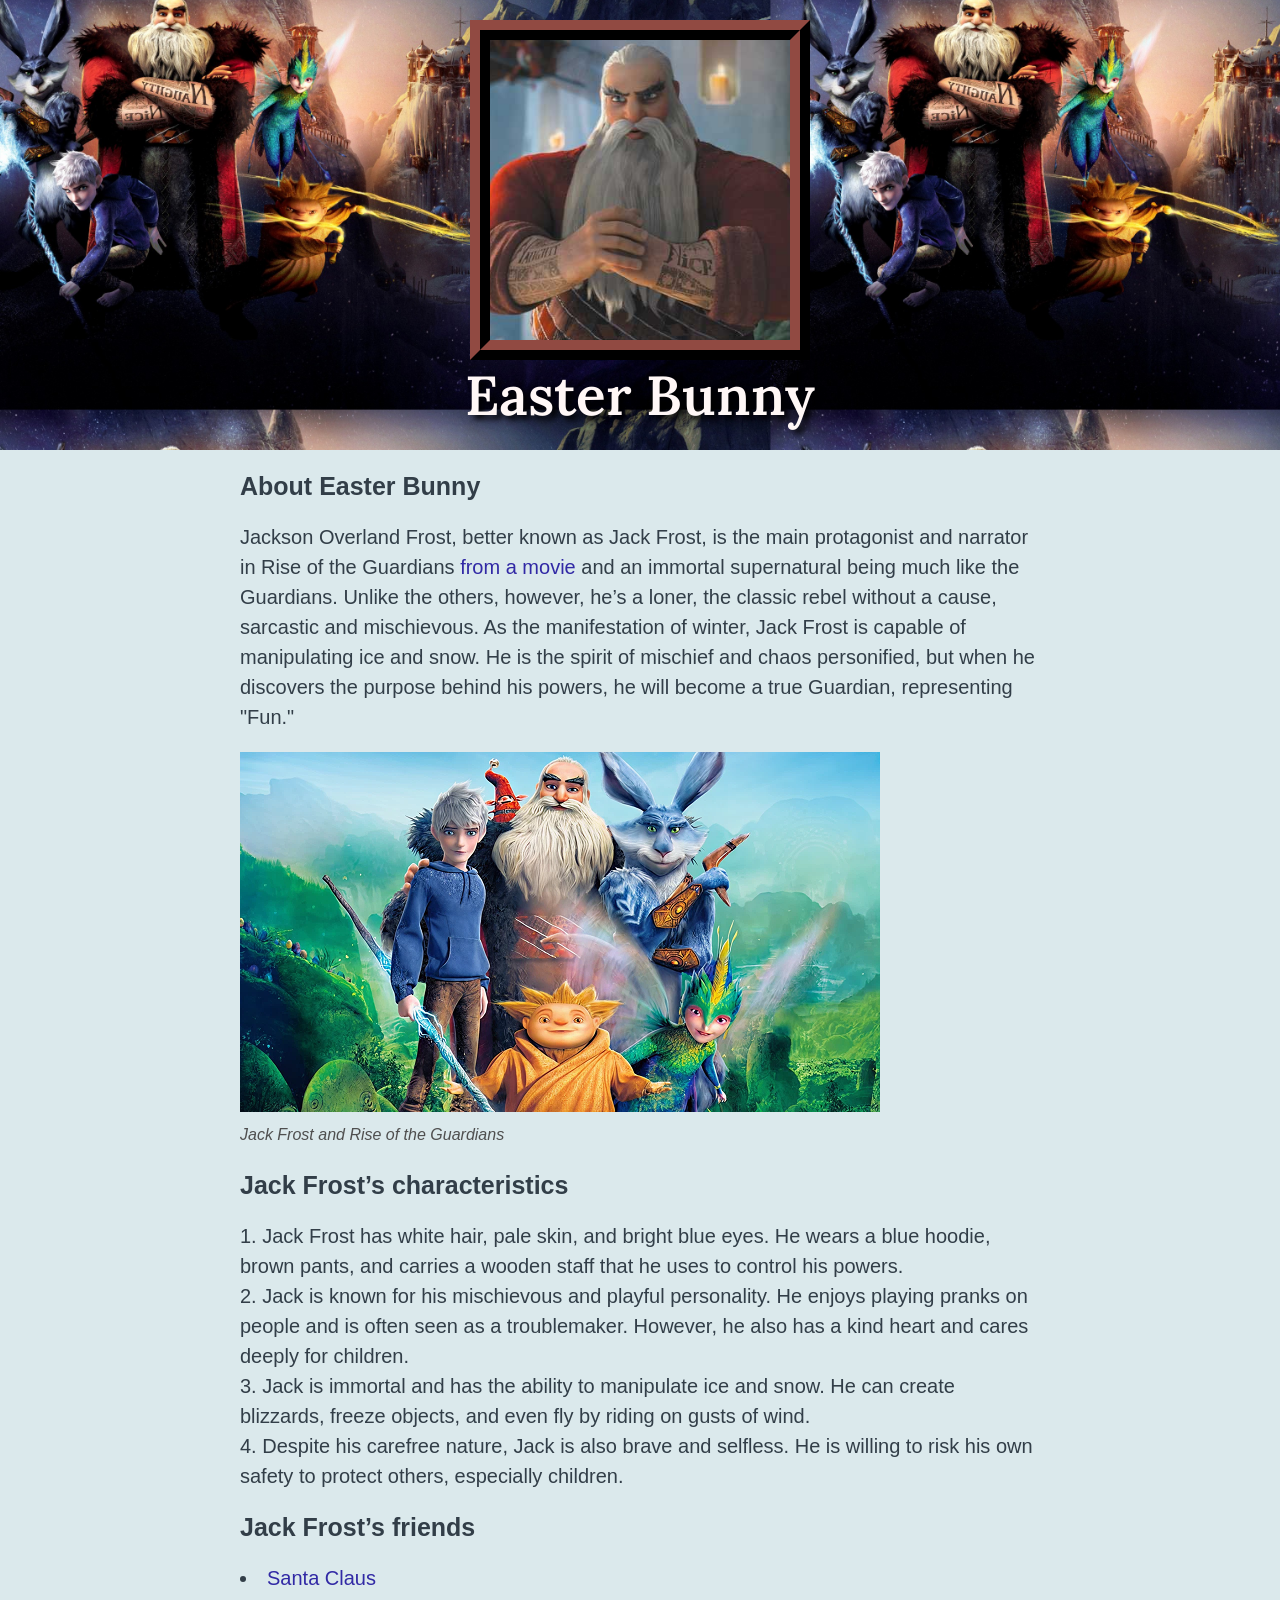
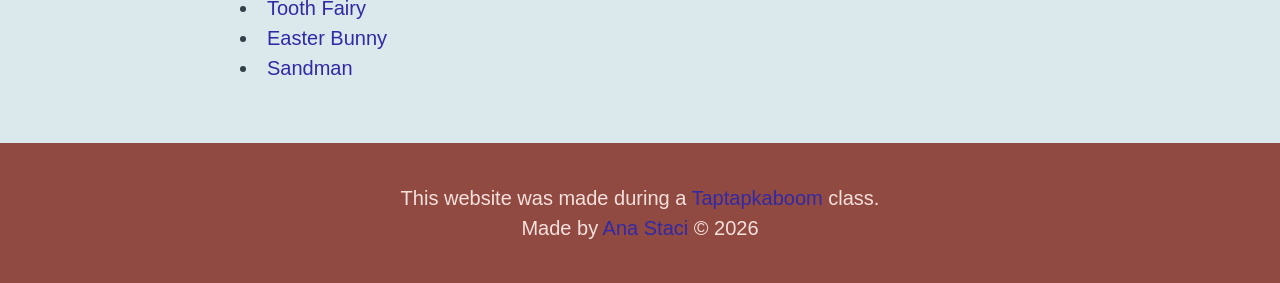
==== bunny.html @ fa39579d "new index bunny" ====
<!DOCTYPE html>
<html lang="en">
<head>
    <meta charset="UTF-8">
    <meta name="viewport" content="width=device-width, user-scalable=no, initial-scale=1.0">
    <title>Jack Frost</title>
    <link rel="icon" href="./img/Bunnyicon.webp" type="jackfrost-icon">
    <link rel="stylesheet" href="./css/style2.css">
</head>
<body>
    

    <!-- header -->

    <header>
        <div class="pfp"></div>
        <h1>Easter Bunny</h1>

    </header>

    <!-- main content -->

<main>
<h2>About Easter Bunny</h2>
<p>Jackson Overland Frost, better known as Jack Frost, is the main protagonist and narrator in Rise of the Guardians <a href="https://www.imdb.com/title/tt1446192/" target="_blank">from a movie</a> and an immortal supernatural being much like the Guardians. Unlike the others, however, he&rsquo;s a loner, the classic rebel without a cause, sarcastic and mischievous. As the manifestation of winter, Jack Frost is capable of manipulating ice and snow. He is the spirit of mischief and chaos personified, but when he discovers the purpose behind his powers, he will become a true Guardian, representing "Fun."</p>
<img src="./img/rise of the guardians.png" alt="About Jack Frost">
<p class="caption">  Jack Frost and  Rise of the Guardians</p>
<h2>Jack Frost&rsquo;s characteristics</h2>
<ol>
    <li>Jack Frost has white hair, pale skin, and bright blue eyes. He wears a blue hoodie, brown pants, and carries a wooden staff that he uses to control his powers.</li>
    <li>Jack is known for his mischievous and playful personality. He enjoys playing pranks on people and is often seen as a troublemaker. However, he also has a kind heart and cares deeply for children.</li>
    <li>Jack is immortal and has the ability to manipulate ice and snow. He can create blizzards, freeze objects, and even fly by riding on gusts of wind.</li>
    <li>Despite his carefree nature, Jack is also brave and selfless. He is willing to risk his own safety to protect others, especially children.</li>
</ol>
<h2>Jack Frost&rsquo;s friends</h2>
<ul>
    <li> <a href="./santa.html ">Santa Claus</a></li>
    <li><a href="./tooth-fairy.html"> Tooth Fairy </a></li>
    <li><a href="https://rise-of-the-guardians.fandom.com/wiki/E._Aster_Bunnymund" target="_blank"> Easter Bunny </a></li>
    <li><a href="./sandman.html" > Sandman </a></li>
</ul>

</main>

    <!-- footer -->

    <footer>

<div class="content">       
    <p>This website was made during a <a href="https://www.taptapkaboom.com"target="_blank"> Taptapkaboom</a> class. <br> Made by <a href="https://www.marasconfylife.com/" target="_blank">Ana Staci</a>   &#169; 2026 </p>
</div> 
    </footer>

</body>
</html>
---- css/style2.css ----
@import url('https://fonts.googleapis.com/css2?family=Alice&family=Amita:wght@400;700&family=Charm:wght@400;700&family=Cherry+Bomb+One&family=Dynalight&family=Emblema+One&family=Italianno&family=Jim+Nightshade&family=Kapakana:wght@300..400&family=Laila:wght@300;400;500;600;700&family=Lora:ital,wght@0,400..700;1,400..700&family=Marck+Script&family=Merriweather:ital,opsz,wght@0,18..144,300..900;1,18..144,300..900&family=Modak&family=MonteCarlo&family=Montez&family=Nosifer&family=Pacifico&family=Rokkitt:ital,wght@0,100..900;1,100..900&family=Shrikhand&family=Spinnaker&family=Ultra&family=Work+Sans:ital,wght@0,100..900;1,100..900&display=swap');


body {
    font-family: Arial, Helvetica, sans-serif;
   font-size: 20px;
   line-height: 30px;
   color: #323e48;
    background-color: #dbe9ec;
}

.santa { 
    
   color: #290706;
    background-color: #f5e1dc;
   
}

html, body {
        margin: 0;
        padding: 0;
    }
    p,ul, ol {
      font-size: 20px;
        line-height: 30px;
    
    }
    ul, ol {
       padding-left: 0px;
       list-style-position: inside;
    }
    
    a {
        color: #3129a5;
        text-decoration: none;
    }
    a:hover {
        color: #ff0051;
    }
    a:active {
        color: #820029;
    }
    a :visited {
        color: #81abf5;
    }
    p.caption {
          font-size: 16px;
        color: #4f4f4f;
        font-style: oblique;
        margin: 0;
    }
header 
{ text-align: center; 
background-image: url('./../img/santa-claus1.jpg');
padding: 20px;
background-position: -36px -44px;
background-size: 63%;
}
header .pfp {
    width: 300px;
    height: 300px;
    border: 20px solid #3d1f1c;
    background-image: url('./../img/santa.jpg');
    background-repeat: no-repeat;
   background-size: 152%;
    background-position: -85px -40px;
    margin: 0 auto ;
    border-style: ridge;

}



    



h1 {
  font-family: "Lora", serif;
  font-optical-sizing: auto;
  font-weight:  600;
  font-style: normal;
    font-size: 55px;
    margin: 20px 0 20px 0;
    color:   #fff7f6; 
   

h2  {
    font-family: "Lora", serif;
    font-optical-sizing: auto;
    font-weight:  400;
    font-style: normal;
    font-size: 30px;
    margin: 20px  0;
    color:   #182527;}
  
}

h1 {
  text-shadow: 5px 4px 6px rgb(0 0 0) ;
}

main {
    max-width: 800px;
    margin: 0 auto;
    padding: 0 20px;
}

main img {
    max-width: 100%;
}

footer {
   padding: 40px ;
    background-color: #914a42;
    text-align: center;
    font-size: 25px;
    margin-top: 60px;
    color: #f5e1dc;
}

footer .content {
  max-width: 800px;
    margin: 0 auto;
     padding: 0 20px;
}


   
    h2 {
        font-size: 25px;
    }
    main {
        padding: 0 10px;
    }
    footer {
        padding: 20px;
        font-size: 18px;
    }

    @media (max-width: 600px) {
    footer .p {
        font-size: 16px;
    }
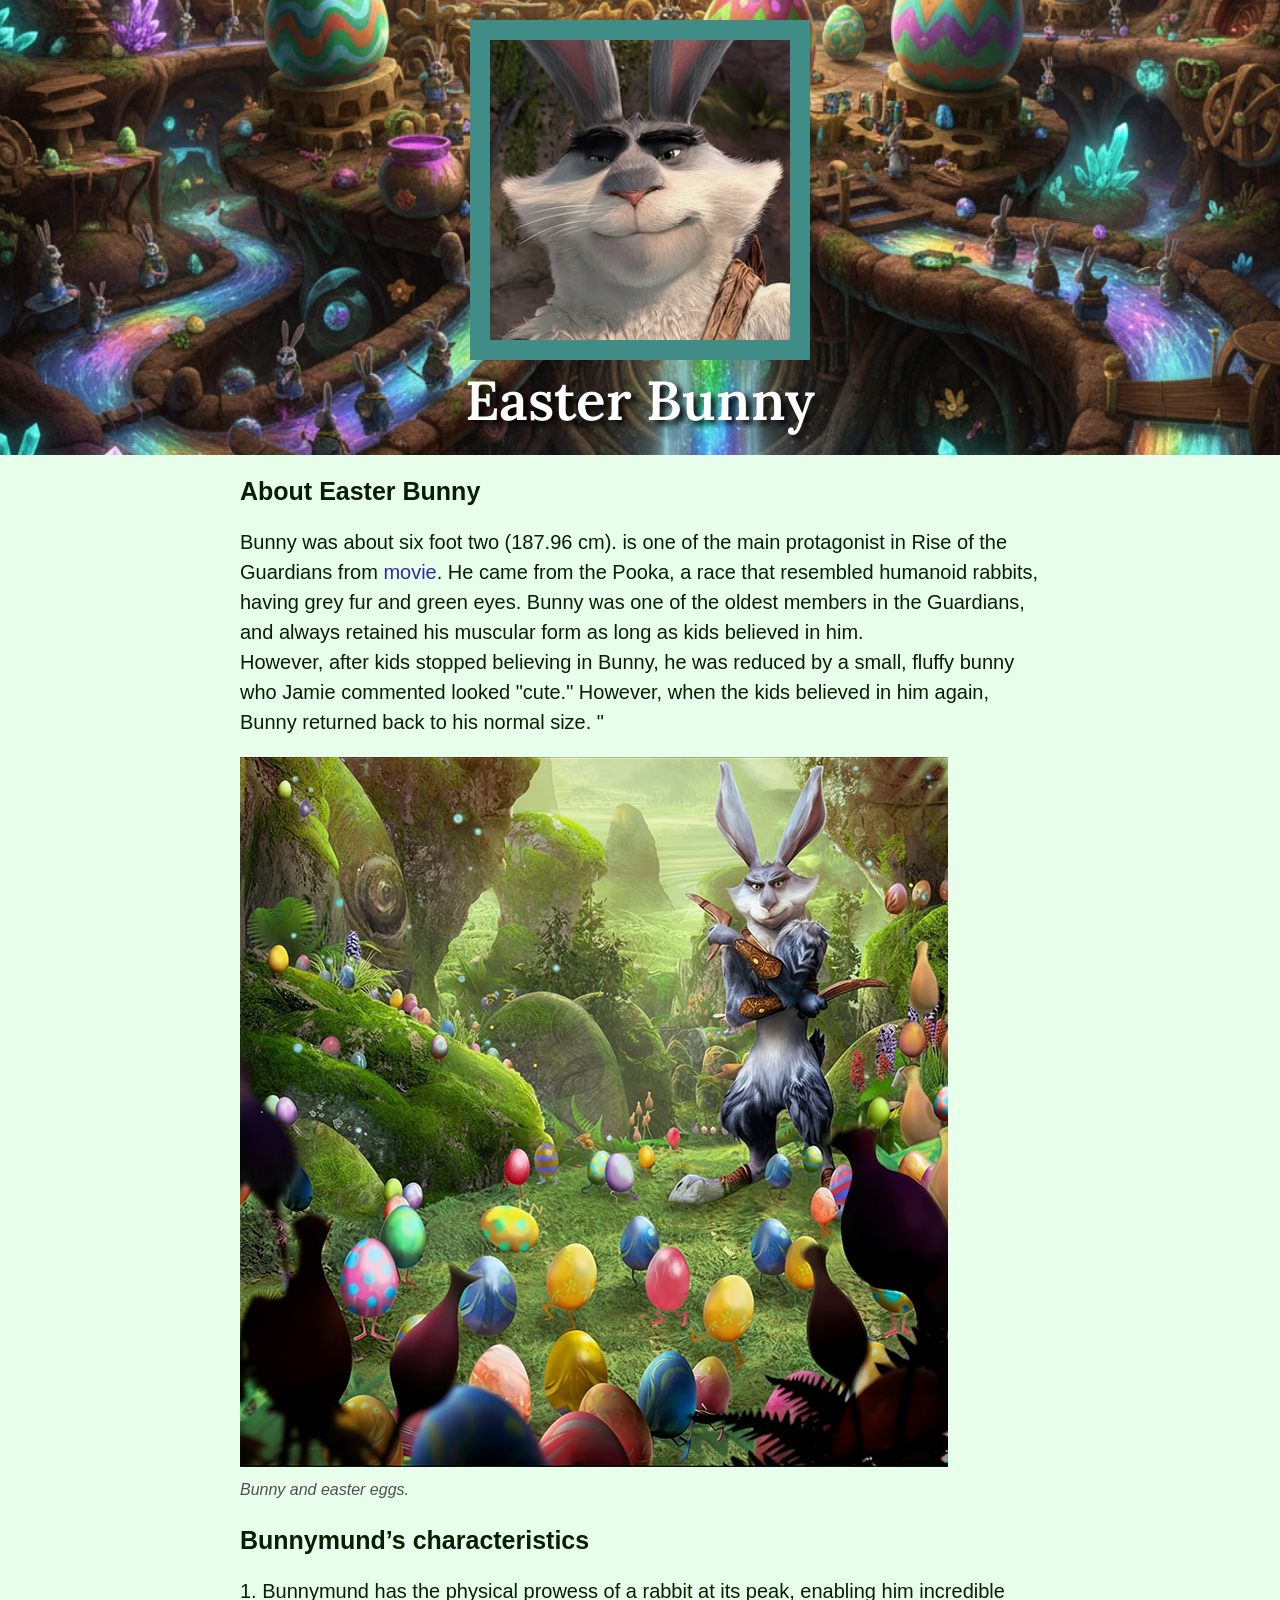
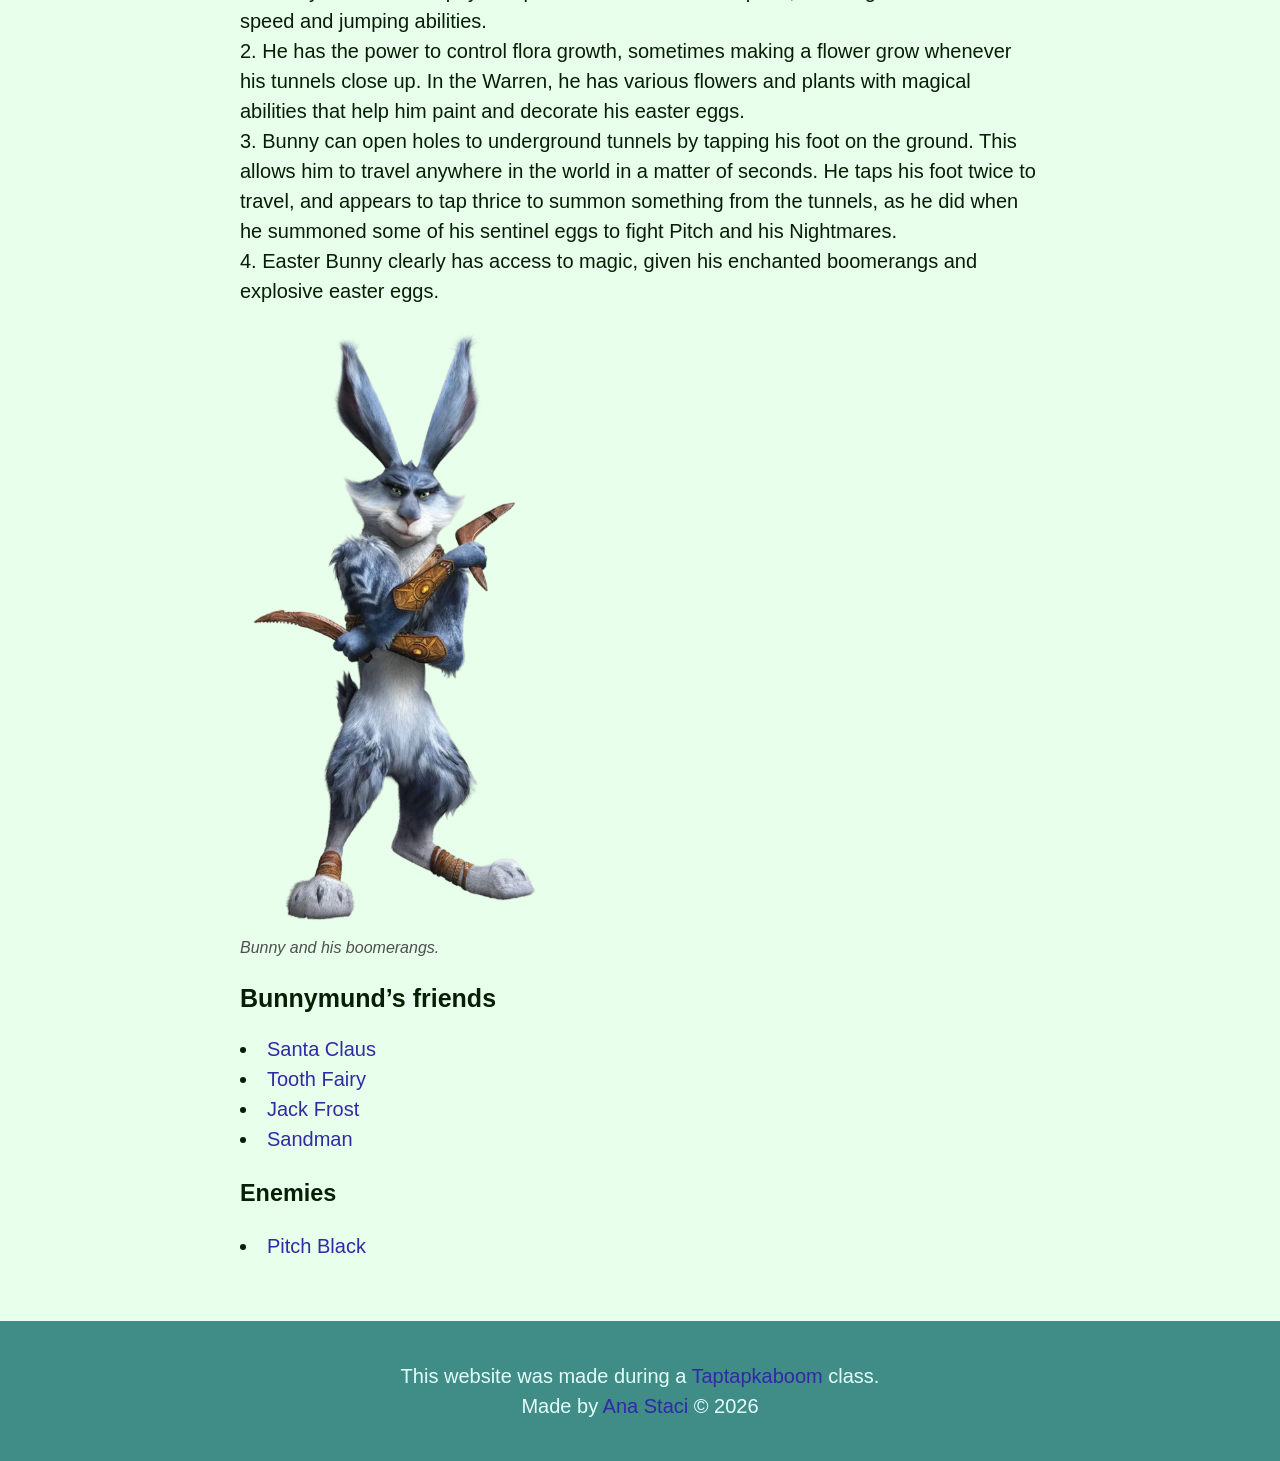
==== commit 3b556b64: "bunny css" ====
--- a/bunny.html
+++ b/bunny.html
@@ -4,16 +4,16 @@
     <meta charset="UTF-8">
     <meta name="viewport" content="width=device-width, user-scalable=no, initial-scale=1.0">
     <title>Jack Frost</title>
-    <link rel="icon" href="./img/Bunnyicon.webp" type="jackfrost-icon">
+    <link rel="icon" href="./img/Bunnyicon.webp" type="Bunny-icon">
     <link rel="stylesheet" href="./css/style2.css">
 </head>
-<body>
+<body class="Bunnymund">
     
 
     <!-- header -->
 
     <header>
-        <div class="pfp"></div>
+        <div class="pfp Bunnymund"></div>
         <h1>Easter Bunny</h1>
 
     </header>
@@ -22,22 +22,34 @@
 
 <main>
 <h2>About Easter Bunny</h2>
-<p>Jackson Overland Frost, better known as Jack Frost, is the main protagonist and narrator in Rise of the Guardians <a href="https://www.imdb.com/title/tt1446192/" target="_blank">from a movie</a> and an immortal supernatural being much like the Guardians. Unlike the others, however, he&rsquo;s a loner, the classic rebel without a cause, sarcastic and mischievous. As the manifestation of winter, Jack Frost is capable of manipulating ice and snow. He is the spirit of mischief and chaos personified, but when he discovers the purpose behind his powers, he will become a true Guardian, representing "Fun."</p>
-<img src="./img/rise of the guardians.png" alt="About Jack Frost">
-<p class="caption">  Jack Frost and  Rise of the Guardians</p>
-<h2>Jack Frost&rsquo;s characteristics</h2>
+<p>Bunny was about six foot two (187.96 cm). is one of the main protagonist in Rise of the Guardians from  <a href="https://www.imdb.com/title/tt1446192/" target="_blank"> movie</a>. He came from the Pooka, a  race that resembled humanoid rabbits, having grey fur and green eyes. Bunny was one of the oldest members in the Guardians, and always retained his muscular form as long as kids believed in him. <br>
+However, after kids stopped believing in Bunny, he was reduced by a small, fluffy bunny who Jamie commented looked "cute." However, when the kids believed in him again, Bunny returned back to his normal size. "</p>
+<img src="./img/bunny.png" alt="About Easter Bunny">
+<p class="caption">  Bunny and easter eggs.</p>
+<h2>Bunnymund&rsquo;s characteristics</h2>
 <ol>
-    <li>Jack Frost has white hair, pale skin, and bright blue eyes. He wears a blue hoodie, brown pants, and carries a wooden staff that he uses to control his powers.</li>
-    <li>Jack is known for his mischievous and playful personality. He enjoys playing pranks on people and is often seen as a troublemaker. However, he also has a kind heart and cares deeply for children.</li>
-    <li>Jack is immortal and has the ability to manipulate ice and snow. He can create blizzards, freeze objects, and even fly by riding on gusts of wind.</li>
-    <li>Despite his carefree nature, Jack is also brave and selfless. He is willing to risk his own safety to protect others, especially children.</li>
+    <li>Bunnymund has the physical prowess of a rabbit at its peak, enabling him incredible speed and jumping abilities.</li>
+    <li>He has the power to control flora growth, sometimes making a flower grow whenever his tunnels close up. In the Warren, he has various flowers and plants with magical abilities that help him paint and decorate his easter eggs.</li>
+    <li>Bunny can open holes to underground tunnels by tapping his foot on the ground. This allows him to travel anywhere in the world in a matter of seconds. He taps his foot twice to travel, and appears to tap thrice to summon something from the tunnels, as he did when he summoned some of his sentinel eggs to fight Pitch and his Nightmares.</li>
+    <li>Easter Bunny clearly has access to magic, given his enchanted boomerangs and explosive easter eggs.</li>
 </ol>
-<h2>Jack Frost&rsquo;s friends</h2>
+
+<img src="./img/Bunnymund 1.png" alt=" about Bunnymund" style="width: 300px;">
+<p class="caption">  Bunny and his boomerangs.</p>
+
+<h2>Bunnymund&rsquo;s friends</h2>
 <ul>
     <li> <a href="./santa.html ">Santa Claus</a></li>
     <li><a href="./tooth-fairy.html"> Tooth Fairy </a></li>
-    <li><a href="https://rise-of-the-guardians.fandom.com/wiki/E._Aster_Bunnymund" target="_blank"> Easter Bunny </a></li>
+    <li><a href="./index.html" target="_blank"> Jack Frost </a></li>
     <li><a href="./sandman.html" > Sandman </a></li>
+</ul>
+
+
+
+<h3>Enemies</h3>
+<ul>
+<li><a href="https://riseoftheguardians.fandom.com/wiki/Pitch_Black">Pitch Black</a>  </li>
 </ul>
 
 </main>
--- a/css/style2.css
+++ b/css/style2.css
@@ -4,16 +4,17 @@
 body {
     font-family: Arial, Helvetica, sans-serif;
    font-size: 20px;
-   line-height: 30px;
-   color: #323e48;
-    background-color: #dbe9ec;
+   line-height: 30px;   
+   color: #290706;
+    background-color: #f5e1dc;
+
+  
 }
 
-.santa { 
-    
-   color: #290706;
-    background-color: #f5e1dc;
-   
+.Bunnymund
+{
+    color: #071e04;
+    background-color: #e7ffeb;
 }
 
 html, body {
@@ -69,11 +70,20 @@
 
 }
 
-
-
+header .pfp.Bunnymund {
+    background-image: url('./../img/bunny3\ 1.png');
+    background-position: -256px -28px;
+    background-size: 260%;
+    border-color: #408c87;
+    border-style: solid;
+    background-color: #bcaffc;
     
-
-
+}
+.Bunnymund header {
+    background-image: url('./../img/Rectangle.png');
+    background-position: -5px -606px;
+    background-size: 103%;  
+}
 
 h1 {
   font-family: "Lora", serif;
@@ -81,7 +91,7 @@
   font-weight:  600;
   font-style: normal;
     font-size: 55px;
-    margin: 20px 0 20px 0;
+    margin: 25px 0 20px 0;
     color:   #fff7f6; 
    
 
@@ -97,6 +107,7 @@
 }
 
 h1 {
+    color: #ffffff;
   text-shadow: 5px 4px 6px rgb(0 0 0) ;
 }
 
@@ -109,7 +120,9 @@
 main img {
     max-width: 100%;
 }
-
+.custom-image {
+    max-width: 50px;
+}
 footer {
    padding: 40px ;
     background-color: #914a42;
@@ -124,6 +137,11 @@
     margin: 0 auto;
      padding: 0 20px;
 }
+
+.Bunnymund footer {
+    background-color: #408c87; 
+    color: #e3fffd;
+ }
 
 
    
@@ -141,4 +159,6 @@
     @media (max-width: 600px) {
     footer .p {
         font-size: 16px;
+    }
+
     }
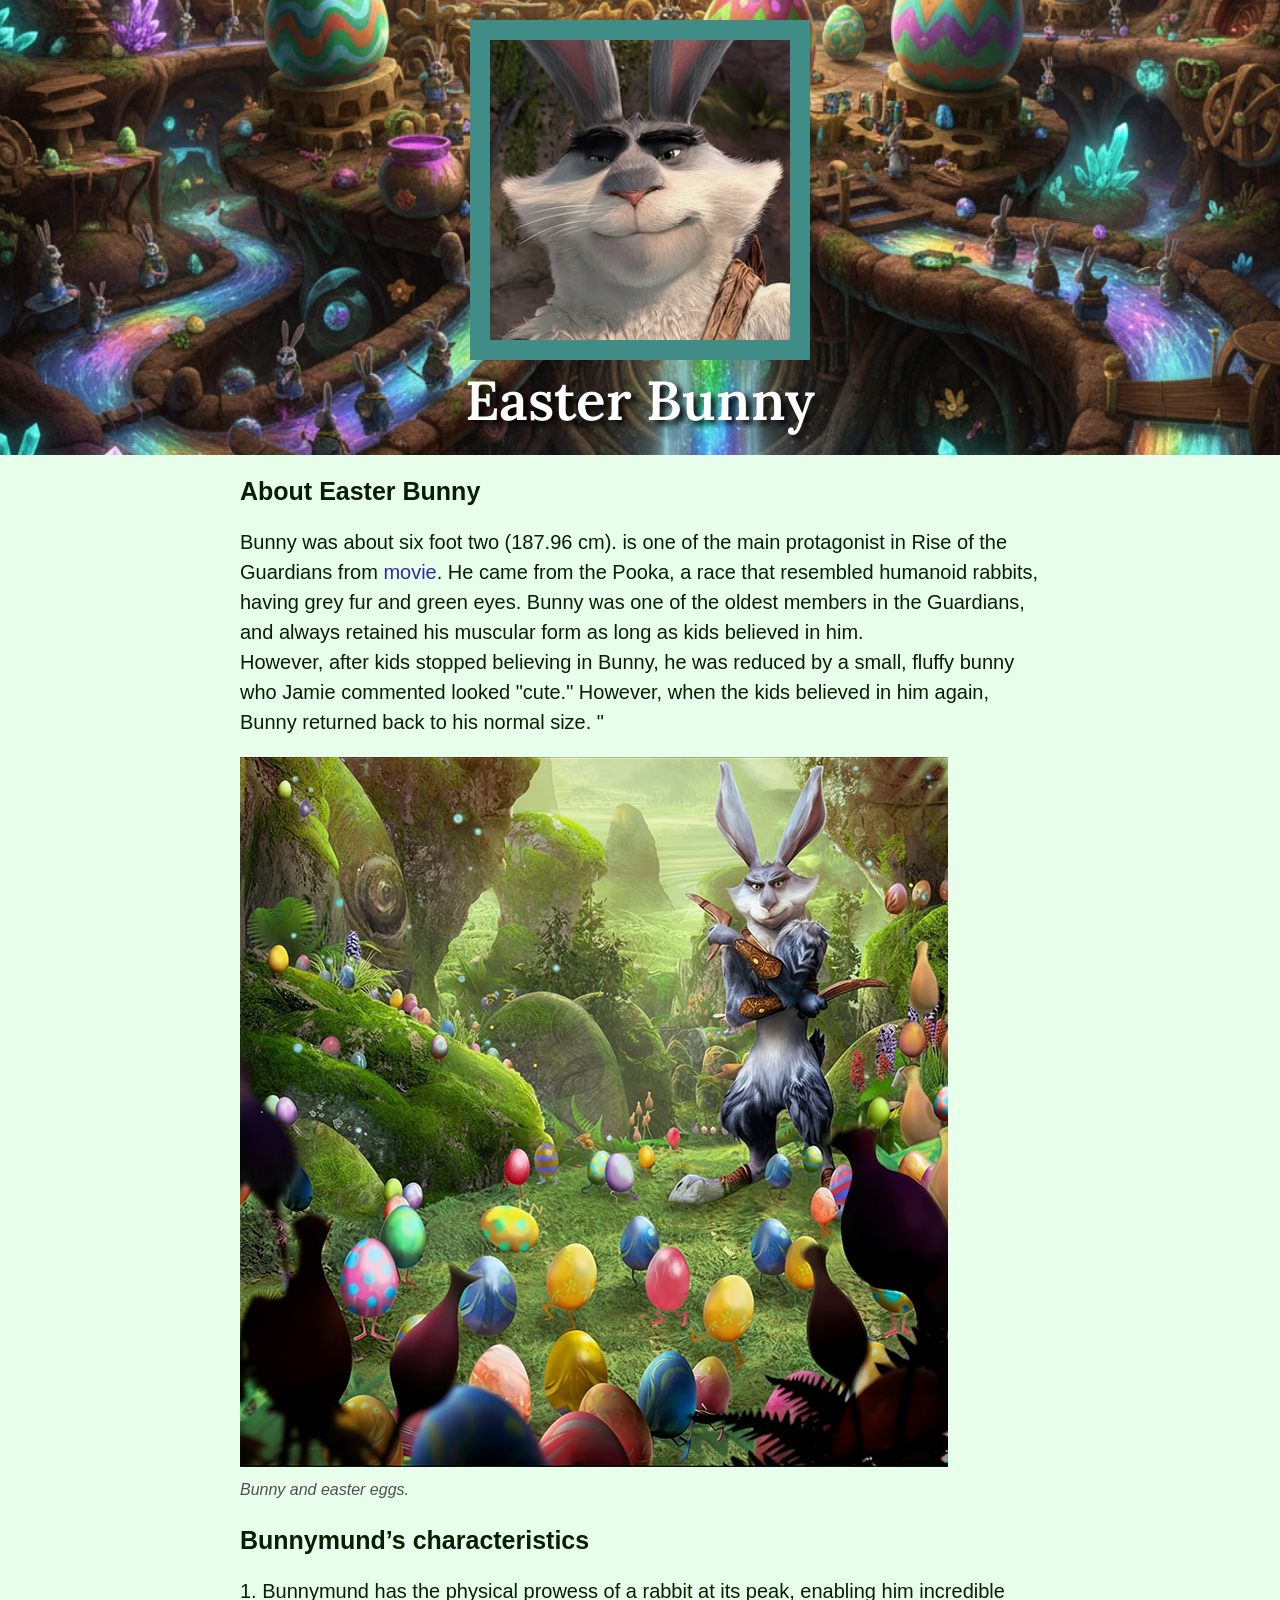
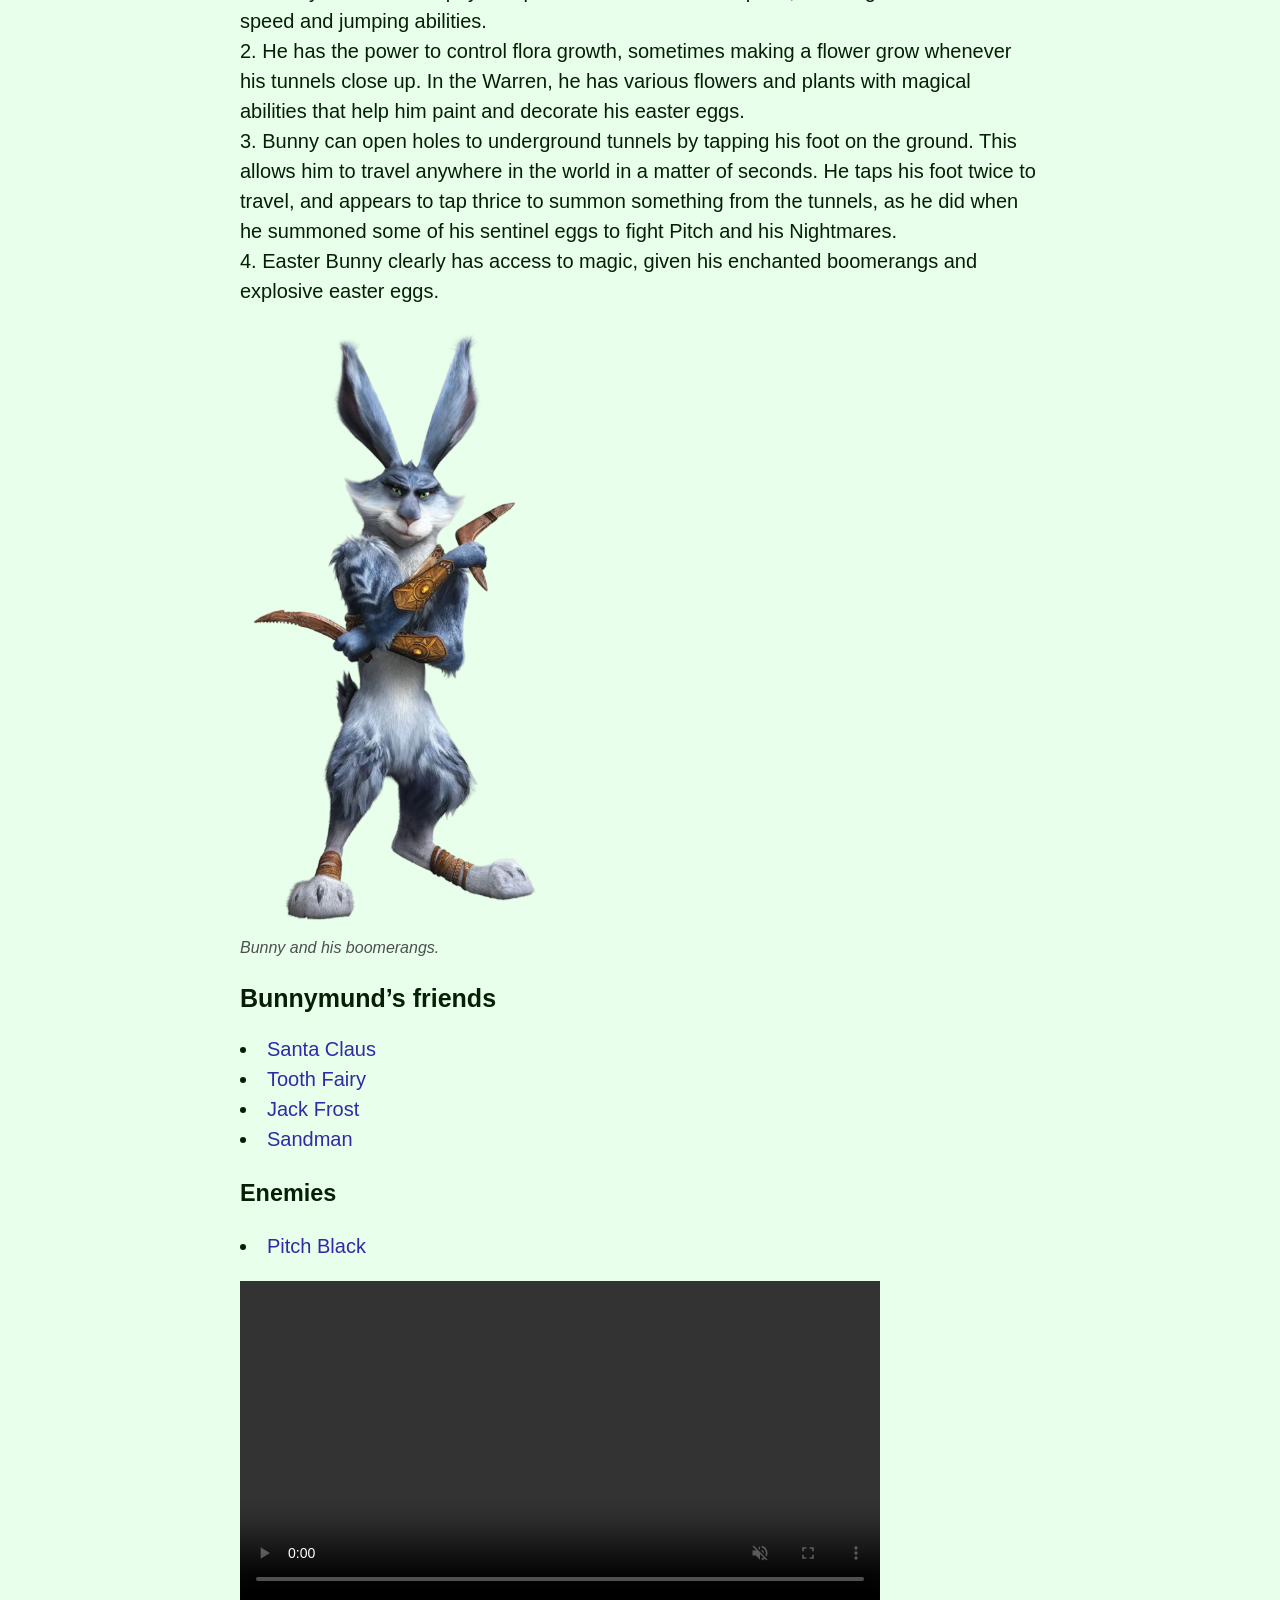
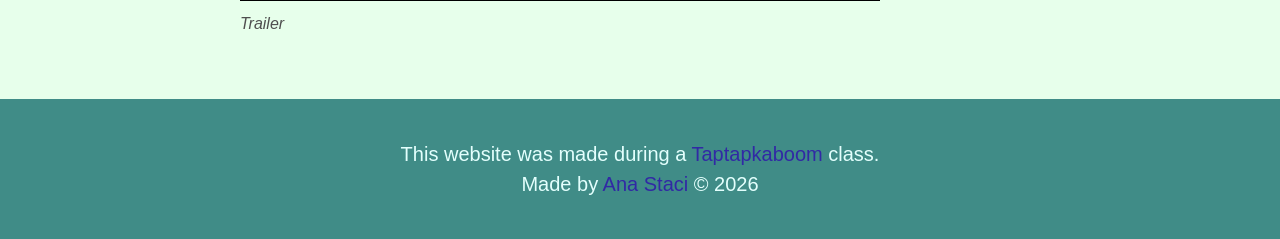
==== commit 1a22b8b4: "added videos to all indexes" ====
--- a/bunny.html
+++ b/bunny.html
@@ -45,13 +45,18 @@
     <li><a href="./sandman.html" > Sandman </a></li>
 </ul>
 
-
-
 <h3>Enemies</h3>
 <ul>
 <li><a href="https://riseoftheguardians.fandom.com/wiki/Pitch_Black">Pitch Black</a>  </li>
 </ul>
 
+<video width="640" height="360" controls autoplay muted>
+    <source src="./video/Bunnymund.mp4" type="video/mp4">
+    Your browser does not support the video tag.
+
+</video>
+
+<p class="caption"> Trailer</p>
 </main>
 
     <!-- footer -->
--- a/css/style2.css
+++ b/css/style2.css
@@ -123,6 +123,12 @@
 .custom-image {
     max-width: 50px;
 }
+
+main video {
+    max-width: 100%;
+    height: auto;
+}
+
 footer {
    padding: 40px ;
     background-color: #914a42;
@@ -160,5 +166,4 @@
     footer .p {
         font-size: 16px;
     }
-
-    }+}
